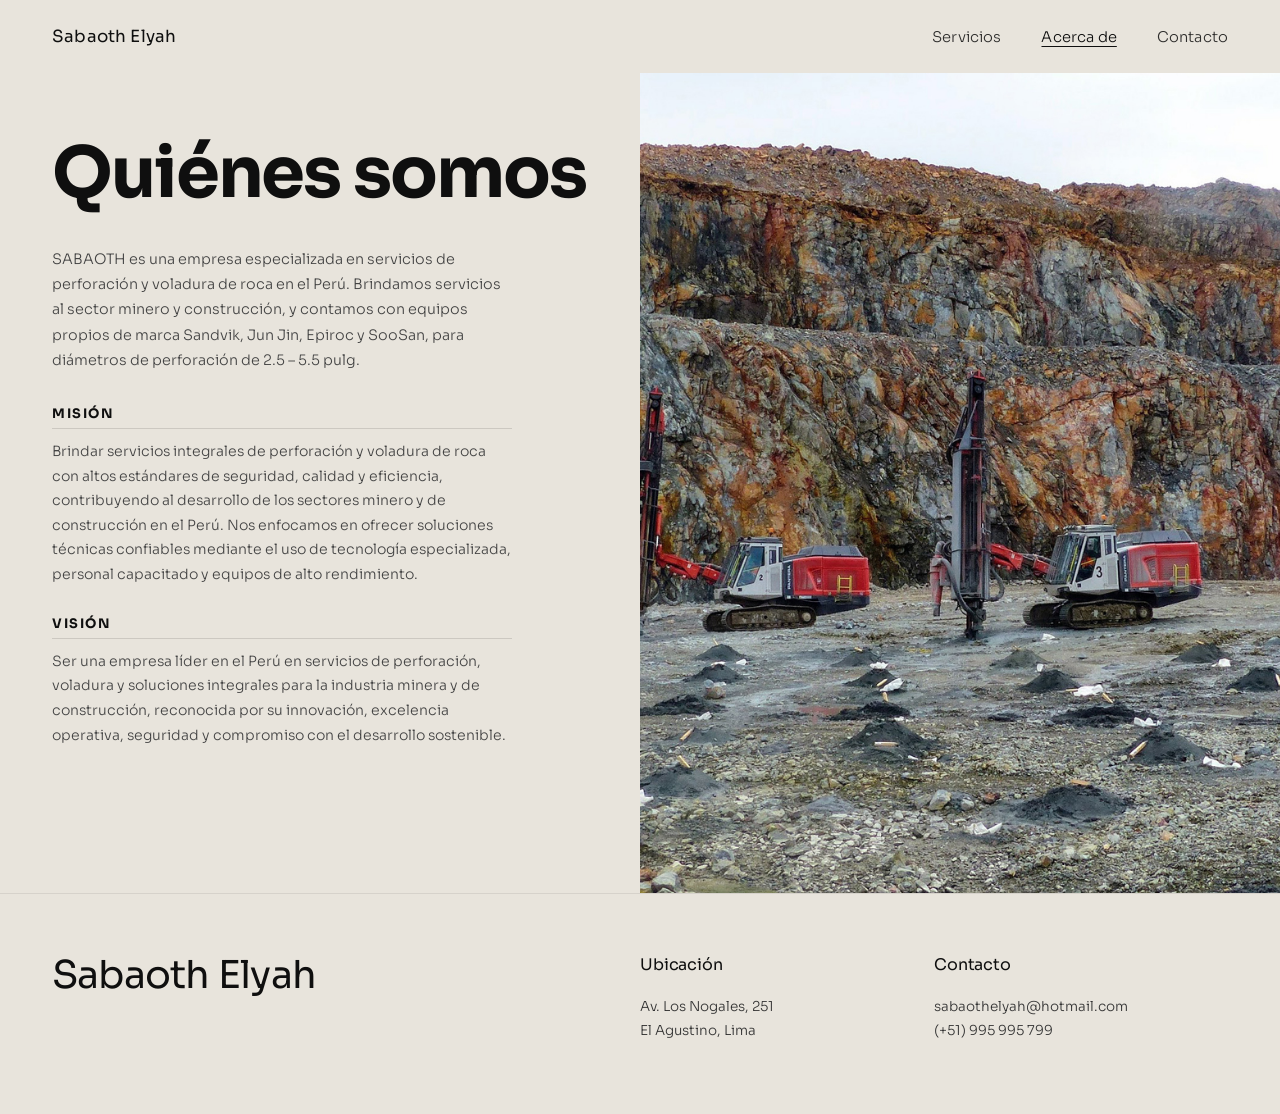
==== index.php/aboutUs.html @ c15214db "Add files via upload" ====
<!DOCTYPE html>
<html lang="es">
<head>
  <meta charset="UTF-8" />
  <meta name="viewport" content="width=device-width, initial-scale=1.0"/>
  <title>Acerca de — Sabaoth Elyah</title>
  <link href="https://fonts.googleapis.com/css2?family=Sora:wght@300;400;600;700&display=swap" rel="stylesheet"/>
  <style>
    *, *::before, *::after {
      margin: 0; padding: 0; box-sizing: border-box;
    }

    :root {
      --bg: #e8e4dc;
      --dark: #0f0f0f;
      --navy: #1a2744;
      --text: #1a1a1a;
      --muted: #444;
    }

    html, body {
      font-family: 'Sora', sans-serif;
      background: var(--bg);
      color: var(--text);
      overflow-x: hidden;
    }

    /* ── NAV ── */
    nav {
      display: flex;
      align-items: center;
      justify-content: space-between;
      padding: 26px 52px;
      background: var(--bg);
    }

    .brand {
      font-size: 1.05rem;
      font-weight: 400;
      color: var(--dark);
      text-decoration: none;
      letter-spacing: 0.01em;
    }

    .nav-links {
      display: flex;
      gap: 40px;
      list-style: none;
    }

    .nav-links a {
      color: var(--dark);
      text-decoration: none;
      font-size: 0.92rem;
      font-weight: 300;
      letter-spacing: 0.01em;
      opacity: 0.85;
      transition: opacity 0.2s;
    }

    .nav-links a:hover { opacity: 1; }

    .nav-links a.active {
      text-decoration: underline;
      text-underline-offset: 4px;
      opacity: 1;
    }

    /* ── HERO ABOUT ── */
    .about-hero {
      display: grid;
      grid-template-columns: 1fr 1fr;
      min-height: calc(100vh - 80px);
      align-items: start;
    }

    /* Left: text column */
    .about-left {
      padding: 64px 52px 80px;
      display: flex;
      flex-direction: column;
    }

    .about-hero-title {
      font-size: clamp(2.8rem, 5.5vw, 4.4rem);
      font-weight: 700;
      letter-spacing: -0.03em;
      color: var(--dark);
      line-height: 1.05;
      margin-bottom: 36px;
    }

    /* Plain intro paragraph */
    .about-hero-text {
      font-size: 0.9rem;
      font-weight: 300;
      color: var(--muted);
      line-height: 1.75;
      max-width: 460px;
      margin-bottom: 32px;
    }

    /* Misión / Visión block */
    .about-mv {
      max-width: 460px;
      margin-bottom: 28px;
    }

    .about-mv-label {
      font-size: 0.82rem;
      font-weight: 700;
      letter-spacing: 0.12em;
      text-transform: uppercase;
      color: var(--dark);
      margin-bottom: 10px;
      padding-bottom: 6px;
      border-bottom: 1.5px solid rgba(0,0,0,0.12);
    }

    .about-mv-text {
      font-size: 0.88rem;
      font-weight: 300;
      color: var(--muted);
      line-height: 1.75;
      margin-top: 10px;
    }

    /* Right: image column */
    .about-right {
      position: relative;
      height: 100%;
      min-height: calc(100vh - 80px);
      overflow: hidden;
    }

    /* Image container — real photo fills the whole column */
    .about-photo {
      width: 100%;
      height: 100%;
      min-height: calc(100vh - 80px);
      position: relative;
      background: #c8c8c8;
    }

    /* Real image — covers the entire column */
    .about-photo img {
      position: absolute;
      inset: 0;
      width: 100%;
      height: 100%;
      object-fit: cover;
      object-position: center;
      display: block;
    }

    /* ── FOOTER ── */
    footer {
      background: var(--bg);
      padding: 60px 52px 70px;
      display: grid;
      grid-template-columns: 1fr 1fr 1fr 1fr;
      align-items: start;
      border-top: 1px solid rgba(0,0,0,0.08);
    }

    .footer-brand { grid-column: 1 / 3; }

    .footer-title {
      font-size: clamp(1.6rem, 3vw, 2.4rem);
      font-weight: 400;
      letter-spacing: -0.02em;
      color: var(--dark);
      margin-bottom: 18px;
      line-height: 1.1;
    }

    .footer-col h4 {
      font-size: 1rem;
      font-weight: 400;
      color: var(--dark);
      margin-bottom: 20px;
      letter-spacing: -0.01em;
    }

    .footer-col p,
    .footer-col a {
      font-size: 0.85rem;
      font-weight: 300;
      color: #333;
      line-height: 1.8;
      text-decoration: none;
      display: block;
    }
  </style>
</head>
<body>

<!-- NAV -->
<nav>
  <a class="brand" href="../index.html">Sabaoth Elyah</a>
  <ul class="nav-links">
    <li><a href="services.html">Servicios</a></li>
    <li><a href="aboutUs.html" class="active">Acerca de</a></li>
    <li><a href="contact.html">Contacto</a></li>
  </ul>
</nav>

<!-- HERO ABOUT -->
<section class="about-hero">

  <!-- Left: text -->
  <div class="about-left">
    <h1 class="about-hero-title">Quiénes somos</h1>

    <p class="about-hero-text">
      SABAOTH es una empresa especializada en servicios de perforación y voladura de roca en el Perú. Brindamos servicios al sector minero y construcción, y contamos con equipos propios de marca Sandvik, Jun Jin, Epiroc y SooSan, para diámetros de perforación de 2.5 – 5.5 pulg.
    </p>

    <div class="about-mv">
      <p class="about-mv-label">Misión</p>
      <p class="about-mv-text">
        Brindar servicios integrales de perforación y voladura de roca con altos estándares de seguridad, calidad y eficiencia, contribuyendo al desarrollo de los sectores minero y de construcción en el Perú. Nos enfocamos en ofrecer soluciones técnicas confiables mediante el uso de tecnología especializada, personal capacitado y equipos de alto rendimiento.
      </p>
    </div>

    <div class="about-mv">
      <p class="about-mv-label">Visión</p>
      <p class="about-mv-text">
        Ser una empresa líder en el Perú en servicios de perforación, voladura y soluciones integrales para la industria minera y de construcción, reconocida por su innovación, excelencia operativa, seguridad y compromiso con el desarrollo sostenible.
      </p>
    </div>
  </div>

  <!-- Right: image -->
  <div class="about-right">
    <div class="about-photo">
      <!-- Replace src with your image, e.g. "../assets/about.jpeg" -->
      <img src="../images/1568848.jpeg" alt="Sabaoth Elyah"/>
    </div>
  </div>

</section>

<!-- FOOTER -->
<footer>
  <div class="footer-brand">
    <h2 class="footer-title">Sabaoth Elyah</h2>
  </div>
  <div class="footer-col">
    <h4>Ubicación</h4>
    <p>Av. Los Nogales, 251<br>El Agustino, Lima</p>
  </div>
  <div class="footer-col">
    <h4>Contacto</h4>
    <a href="mailto:sabaothelyah@hotmail.com">sabaothelyah@hotmail.com</a>
    <a href="tel:+51995995799">(+51) 995 995 799</a>
  </div>
</footer>

</body>
</html>
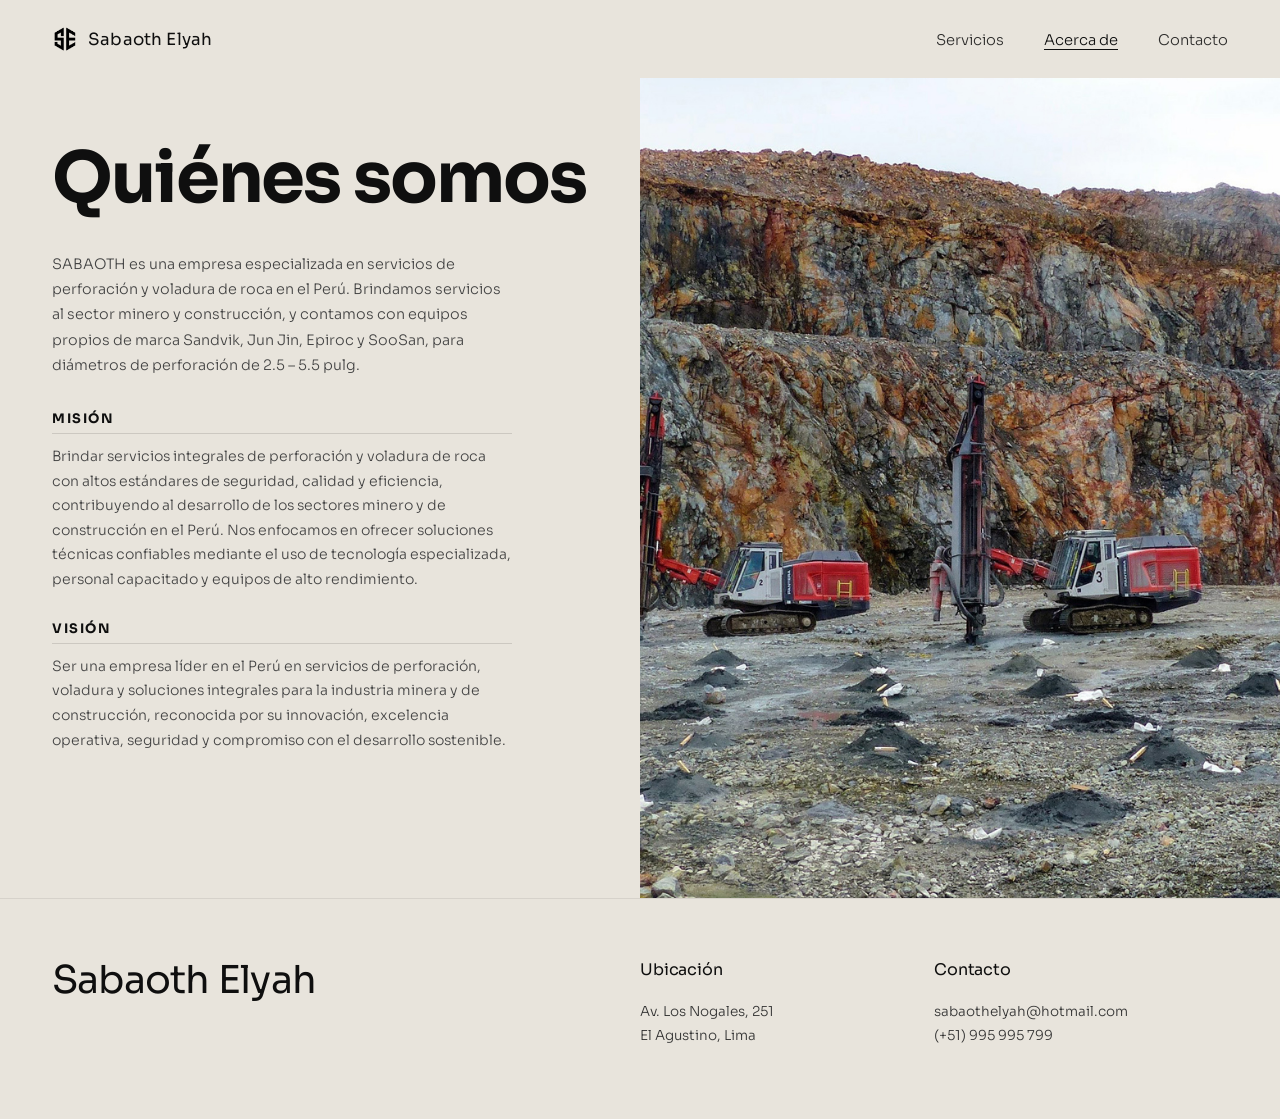
==== commit 168d1fd5: "feat: logo" ====
--- a/index.php/aboutUs.html
+++ b/index.php/aboutUs.html
@@ -1,261 +1,90 @@
 <!DOCTYPE html>
 <html lang="es">
+
 <head>
-  <meta charset="UTF-8" />
-  <meta name="viewport" content="width=device-width, initial-scale=1.0"/>
-  <title>Acerca de — Sabaoth Elyah</title>
-  <link href="https://fonts.googleapis.com/css2?family=Sora:wght@300;400;600;700&display=swap" rel="stylesheet"/>
-  <style>
-    *, *::before, *::after {
-      margin: 0; padding: 0; box-sizing: border-box;
-    }
+    <meta charset="UTF-8" />
+    <meta name="viewport" content="width=device-width, initial-scale=1.0" />
+    <title>Acerca de — Sabaoth Elyah</title>
+    <link href="https://fonts.googleapis.com/css2?family=Sora:wght@300;400;600;700&display=swap" rel="stylesheet" />
+        <link rel="stylesheet" href="../styles/common.css" />
+    <link rel="stylesheet" href="../styles/about.css" />
 
-    :root {
-      --bg: #e8e4dc;
-      --dark: #0f0f0f;
-      --navy: #1a2744;
-      --text: #1a1a1a;
-      --muted: #444;
-    }
+</head>
 
-    html, body {
-      font-family: 'Sora', sans-serif;
-      background: var(--bg);
-      color: var(--text);
-      overflow-x: hidden;
-    }
-
-    /* ── NAV ── */
-    nav {
-      display: flex;
-      align-items: center;
-      justify-content: space-between;
-      padding: 26px 52px;
-      background: var(--bg);
-    }
-
-    .brand {
-      font-size: 1.05rem;
-      font-weight: 400;
-      color: var(--dark);
-      text-decoration: none;
-      letter-spacing: 0.01em;
-    }
-
-    .nav-links {
-      display: flex;
-      gap: 40px;
-      list-style: none;
-    }
-
-    .nav-links a {
-      color: var(--dark);
-      text-decoration: none;
-      font-size: 0.92rem;
-      font-weight: 300;
-      letter-spacing: 0.01em;
-      opacity: 0.85;
-      transition: opacity 0.2s;
-    }
-
-    .nav-links a:hover { opacity: 1; }
-
-    .nav-links a.active {
-      text-decoration: underline;
-      text-underline-offset: 4px;
-      opacity: 1;
-    }
-
-    /* ── HERO ABOUT ── */
-    .about-hero {
-      display: grid;
-      grid-template-columns: 1fr 1fr;
-      min-height: calc(100vh - 80px);
-      align-items: start;
-    }
-
-    /* Left: text column */
-    .about-left {
-      padding: 64px 52px 80px;
-      display: flex;
-      flex-direction: column;
-    }
-
-    .about-hero-title {
-      font-size: clamp(2.8rem, 5.5vw, 4.4rem);
-      font-weight: 700;
-      letter-spacing: -0.03em;
-      color: var(--dark);
-      line-height: 1.05;
-      margin-bottom: 36px;
-    }
-
-    /* Plain intro paragraph */
-    .about-hero-text {
-      font-size: 0.9rem;
-      font-weight: 300;
-      color: var(--muted);
-      line-height: 1.75;
-      max-width: 460px;
-      margin-bottom: 32px;
-    }
-
-    /* Misión / Visión block */
-    .about-mv {
-      max-width: 460px;
-      margin-bottom: 28px;
-    }
-
-    .about-mv-label {
-      font-size: 0.82rem;
-      font-weight: 700;
-      letter-spacing: 0.12em;
-      text-transform: uppercase;
-      color: var(--dark);
-      margin-bottom: 10px;
-      padding-bottom: 6px;
-      border-bottom: 1.5px solid rgba(0,0,0,0.12);
-    }
-
-    .about-mv-text {
-      font-size: 0.88rem;
-      font-weight: 300;
-      color: var(--muted);
-      line-height: 1.75;
-      margin-top: 10px;
-    }
-
-    /* Right: image column */
-    .about-right {
-      position: relative;
-      height: 100%;
-      min-height: calc(100vh - 80px);
-      overflow: hidden;
-    }
-
-    /* Image container — real photo fills the whole column */
-    .about-photo {
-      width: 100%;
-      height: 100%;
-      min-height: calc(100vh - 80px);
-      position: relative;
-      background: #c8c8c8;
-    }
-
-    /* Real image — covers the entire column */
-    .about-photo img {
-      position: absolute;
-      inset: 0;
-      width: 100%;
-      height: 100%;
-      object-fit: cover;
-      object-position: center;
-      display: block;
-    }
-
-    /* ── FOOTER ── */
-    footer {
-      background: var(--bg);
-      padding: 60px 52px 70px;
-      display: grid;
-      grid-template-columns: 1fr 1fr 1fr 1fr;
-      align-items: start;
-      border-top: 1px solid rgba(0,0,0,0.08);
-    }
-
-    .footer-brand { grid-column: 1 / 3; }
-
-    .footer-title {
-      font-size: clamp(1.6rem, 3vw, 2.4rem);
-      font-weight: 400;
-      letter-spacing: -0.02em;
-      color: var(--dark);
-      margin-bottom: 18px;
-      line-height: 1.1;
-    }
-
-    .footer-col h4 {
-      font-size: 1rem;
-      font-weight: 400;
-      color: var(--dark);
-      margin-bottom: 20px;
-      letter-spacing: -0.01em;
-    }
-
-    .footer-col p,
-    .footer-col a {
-      font-size: 0.85rem;
-      font-weight: 300;
-      color: #333;
-      line-height: 1.8;
-      text-decoration: none;
-      display: block;
-    }
-  </style>
-</head>
 <body>
 
-<!-- NAV -->
-<nav>
-  <a class="brand" href="../index.html">Sabaoth Elyah</a>
-  <ul class="nav-links">
-    <li><a href="services.html">Servicios</a></li>
-    <li><a href="aboutUs.html" class="active">Acerca de</a></li>
-    <li><a href="contact.html">Contacto</a></li>
-  </ul>
-</nav>
+    <!-- NAV -->
+    <nav>
+        <a class="brand" href="../index.html">
+            <img class="brand-logo" src="../images/icon.png" alt="Sabaoth Elyah icon" />
+            Sabaoth Elyah
+        </a>
+        <ul class="nav-links">
+            <li><a href="services.html">Servicios</a></li>
+            <li><a href="aboutUs.html" class="active">Acerca de</a></li>
+            <li><a href="https://api.whatsapp.com/send/?phone=51995995799&text&type=phone_number&app_absent=0">Contacto</a></li>
+        </ul>
+    </nav>
 
-<!-- HERO ABOUT -->
-<section class="about-hero">
+    <!-- HERO ABOUT -->
+    <section class="about-hero">
 
-  <!-- Left: text -->
-  <div class="about-left">
-    <h1 class="about-hero-title">Quiénes somos</h1>
+        <!-- Left: text -->
+        <div class="about-left">
+            <h1 class="about-hero-title">Quiénes somos</h1>
 
-    <p class="about-hero-text">
-      SABAOTH es una empresa especializada en servicios de perforación y voladura de roca en el Perú. Brindamos servicios al sector minero y construcción, y contamos con equipos propios de marca Sandvik, Jun Jin, Epiroc y SooSan, para diámetros de perforación de 2.5 – 5.5 pulg.
-    </p>
+            <p class="about-hero-text">
+                SABAOTH es una empresa especializada en servicios de perforación y voladura de roca en el Perú.
+                Brindamos servicios al sector minero y construcción, y contamos con equipos propios de marca Sandvik,
+                Jun Jin, Epiroc y SooSan, para diámetros de perforación de 2.5 – 5.5 pulg.
+            </p>
 
-    <div class="about-mv">
-      <p class="about-mv-label">Misión</p>
-      <p class="about-mv-text">
-        Brindar servicios integrales de perforación y voladura de roca con altos estándares de seguridad, calidad y eficiencia, contribuyendo al desarrollo de los sectores minero y de construcción en el Perú. Nos enfocamos en ofrecer soluciones técnicas confiables mediante el uso de tecnología especializada, personal capacitado y equipos de alto rendimiento.
-      </p>
-    </div>
+            <div class="about-mv">
+                <p class="about-mv-label">Misión</p>
+                <p class="about-mv-text">
+                    Brindar servicios integrales de perforación y voladura de roca con altos estándares de seguridad,
+                    calidad y eficiencia, contribuyendo al desarrollo de los sectores minero y de construcción en el
+                    Perú. Nos enfocamos en ofrecer soluciones técnicas confiables mediante el uso de tecnología
+                    especializada, personal capacitado y equipos de alto rendimiento.
+                </p>
+            </div>
 
-    <div class="about-mv">
-      <p class="about-mv-label">Visión</p>
-      <p class="about-mv-text">
-        Ser una empresa líder en el Perú en servicios de perforación, voladura y soluciones integrales para la industria minera y de construcción, reconocida por su innovación, excelencia operativa, seguridad y compromiso con el desarrollo sostenible.
-      </p>
-    </div>
-  </div>
+            <div class="about-mv">
+                <p class="about-mv-label">Visión</p>
+                <p class="about-mv-text">
+                    Ser una empresa líder en el Perú en servicios de perforación, voladura y soluciones integrales para
+                    la industria minera y de construcción, reconocida por su innovación, excelencia operativa, seguridad
+                    y compromiso con el desarrollo sostenible.
+                </p>
+            </div>
+        </div>
 
-  <!-- Right: image -->
-  <div class="about-right">
-    <div class="about-photo">
-      <!-- Replace src with your image, e.g. "../assets/about.jpeg" -->
-      <img src="../images/1568848.jpeg" alt="Sabaoth Elyah"/>
-    </div>
-  </div>
+        <!-- Right: image -->
+        <div class="about-right">
+            <div class="about-photo">
+                <!-- Replace src with your image, e.g. "../assets/about.jpeg" -->
+                <img src="../images/1568848.jpeg" alt="Sabaoth Elyah" />
+            </div>
+        </div>
 
-</section>
+    </section>
 
-<!-- FOOTER -->
-<footer>
-  <div class="footer-brand">
-    <h2 class="footer-title">Sabaoth Elyah</h2>
-  </div>
-  <div class="footer-col">
-    <h4>Ubicación</h4>
-    <p>Av. Los Nogales, 251<br>El Agustino, Lima</p>
-  </div>
-  <div class="footer-col">
-    <h4>Contacto</h4>
-    <a href="mailto:sabaothelyah@hotmail.com">sabaothelyah@hotmail.com</a>
-    <a href="tel:+51995995799">(+51) 995 995 799</a>
-  </div>
-</footer>
+    <!-- FOOTER -->
+    <footer>
+        <div class="footer-brand">
+            <h2 class="footer-title">Sabaoth Elyah</h2>
+        </div>
+        <div class="footer-col">
+            <h4>Ubicación</h4>
+            <p>Av. Los Nogales, 251<br>El Agustino, Lima</p>
+        </div>
+        <div class="footer-col">
+            <h4>Contacto</h4>
+            <a href="mailto:sabaothelyah@hotmail.com">sabaothelyah@hotmail.com</a>
+            <a href="tel:+51995995799">(+51) 995 995 799</a>
+        </div>
+    </footer>
 
 </body>
+
 </html>
--- a/styles/common.css
+++ b/styles/common.css
@@ -0,0 +1,65 @@
+/* Reset */
+*,
+*::before,
+*::after {
+  margin: 0;
+  padding: 0;
+  box-sizing: border-box;
+}
+
+html,
+body {
+  overflow-x: hidden;
+}
+
+body {
+  font-family: 'Sora', sans-serif;
+}
+
+.brand {
+  display: inline-flex;
+  align-items: center;
+  gap: 10px;
+  font-weight: 400;
+  text-decoration: none;
+  letter-spacing: 0.01em;
+}
+
+.brand-logo {
+  width: 26px;
+  height: auto;
+  display: block;
+}
+
+.nav-links {
+  display: flex;
+  gap: 40px;
+  list-style: none;
+}
+
+.nav-links a {
+  text-decoration: none;
+  font-weight: 300;
+  opacity: 0.85;
+  transition: opacity 0.2s;
+}
+
+.nav-links a:hover {
+  opacity: 1;
+}
+
+@media (max-width: 768px) {
+  nav {
+    padding: 16px 20px;
+  }
+
+  .nav-links {
+    gap: 16px;
+    flex-wrap: wrap;
+    justify-content: flex-end;
+  }
+
+  .nav-links a {
+    font-size: 0.85rem;
+  }
+}
--- a/styles/about.css
+++ b/styles/about.css
@@ -0,0 +1,217 @@
+/* About page styles */
+:root {
+  --bg: #e8e4dc;
+  --dark: #0f0f0f;
+  --navy: #1a2744;
+  --text: #1a1a1a;
+  --muted: #444;
+  --brand-text: var(--dark);
+  --link-text: var(--dark);
+}
+
+html,
+body {
+  background: var(--bg);
+  color: var(--text);
+  overflow-x: hidden;
+}
+
+nav {
+  display: flex;
+  align-items: center;
+  justify-content: space-between;
+  padding: 26px 52px;
+  background: var(--bg);
+}
+
+.brand {
+  font-size: 1.05rem;
+  color: var(--brand-text);
+}
+
+.brand-logo {
+  filter: none;
+}
+
+.nav-links a {
+  color: var(--link-text);
+  font-size: 0.92rem;
+}
+
+.nav-links a.active {
+  text-decoration: underline;
+  text-underline-offset: 4px;
+  opacity: 1;
+}
+
+.about-hero {
+  display: grid;
+  grid-template-columns: 1fr 1fr;
+  min-height: calc(100vh - 80px);
+  align-items: start;
+}
+
+.about-left {
+  padding: 64px 52px 80px;
+  display: flex;
+  flex-direction: column;
+}
+
+.about-hero-title {
+  font-size: clamp(2.8rem, 5.5vw, 4.4rem);
+  font-weight: 700;
+  letter-spacing: -0.03em;
+  color: var(--dark);
+  line-height: 1.05;
+  margin-bottom: 36px;
+}
+
+.about-hero-text {
+  font-size: 0.9rem;
+  font-weight: 300;
+  color: var(--muted);
+  line-height: 1.75;
+  max-width: 460px;
+  margin-bottom: 32px;
+}
+
+.about-mv {
+  max-width: 460px;
+  margin-bottom: 28px;
+}
+
+.about-mv-label {
+  font-size: 0.82rem;
+  font-weight: 700;
+  letter-spacing: 0.12em;
+  text-transform: uppercase;
+  color: var(--dark);
+  margin-bottom: 10px;
+  padding-bottom: 6px;
+  border-bottom: 1.5px solid rgba(0, 0, 0, 0.12);
+}
+
+.about-mv-text {
+  font-size: 0.88rem;
+  font-weight: 300;
+  color: var(--muted);
+  line-height: 1.75;
+  margin-top: 10px;
+}
+
+.about-right {
+  position: relative;
+  height: 100%;
+  min-height: calc(100vh - 80px);
+  overflow: hidden;
+}
+
+.about-photo {
+  width: 100%;
+  height: 100%;
+  min-height: calc(100vh - 80px);
+  position: relative;
+  background: #c8c8c8;
+}
+
+.about-photo img {
+  position: absolute;
+  inset: 0;
+  width: 100%;
+  height: 100%;
+  object-fit: cover;
+  object-position: center;
+  display: block;
+}
+
+footer {
+  background: var(--bg);
+  padding: 60px 52px 70px;
+  display: grid;
+  grid-template-columns: 1fr 1fr 1fr 1fr;
+  align-items: start;
+  border-top: 1px solid rgba(0, 0, 0, 0.08);
+}
+
+.footer-brand {
+  grid-column: 1 / 3;
+}
+
+.footer-title {
+  font-size: clamp(1.6rem, 3vw, 2.4rem);
+  font-weight: 400;
+  letter-spacing: -0.02em;
+  color: var(--dark);
+  margin-bottom: 18px;
+  line-height: 1.1;
+}
+
+.footer-col h4 {
+  font-size: 1rem;
+  font-weight: 400;
+  color: var(--dark);
+  margin-bottom: 20px;
+  letter-spacing: -0.01em;
+}
+
+.footer-col p,
+.footer-col a {
+  font-size: 0.85rem;
+  font-weight: 300;
+  color: #333;
+  line-height: 1.8;
+  text-decoration: none;
+  display: block;
+}
+
+@media (max-width: 1024px) {
+  .about-hero {
+    grid-template-columns: 1fr;
+  }
+
+  .about-right {
+    min-height: 400px;
+  }
+
+  .about-photo {
+    min-height: 400px;
+  }
+}
+
+@media (max-width: 768px) {
+  .about-left {
+    padding: 40px 20px;
+  }
+
+  .about-hero {
+    grid-template-columns: 1fr;
+  }
+
+  .about-hero-title {
+    font-size: 2.2rem;
+  }
+
+  .about-hero-text,
+  .about-mv,
+  .about-desc {
+    max-width: 100%;
+  }
+
+  .about-right {
+    min-height: 300px;
+  }
+
+  .about-photo {
+    min-height: 300px;
+  }
+
+  footer {
+    grid-template-columns: 1fr;
+    padding: 40px 20px;
+    gap: 30px;
+  }
+
+  .footer-brand {
+    grid-column: auto;
+  }
+}
